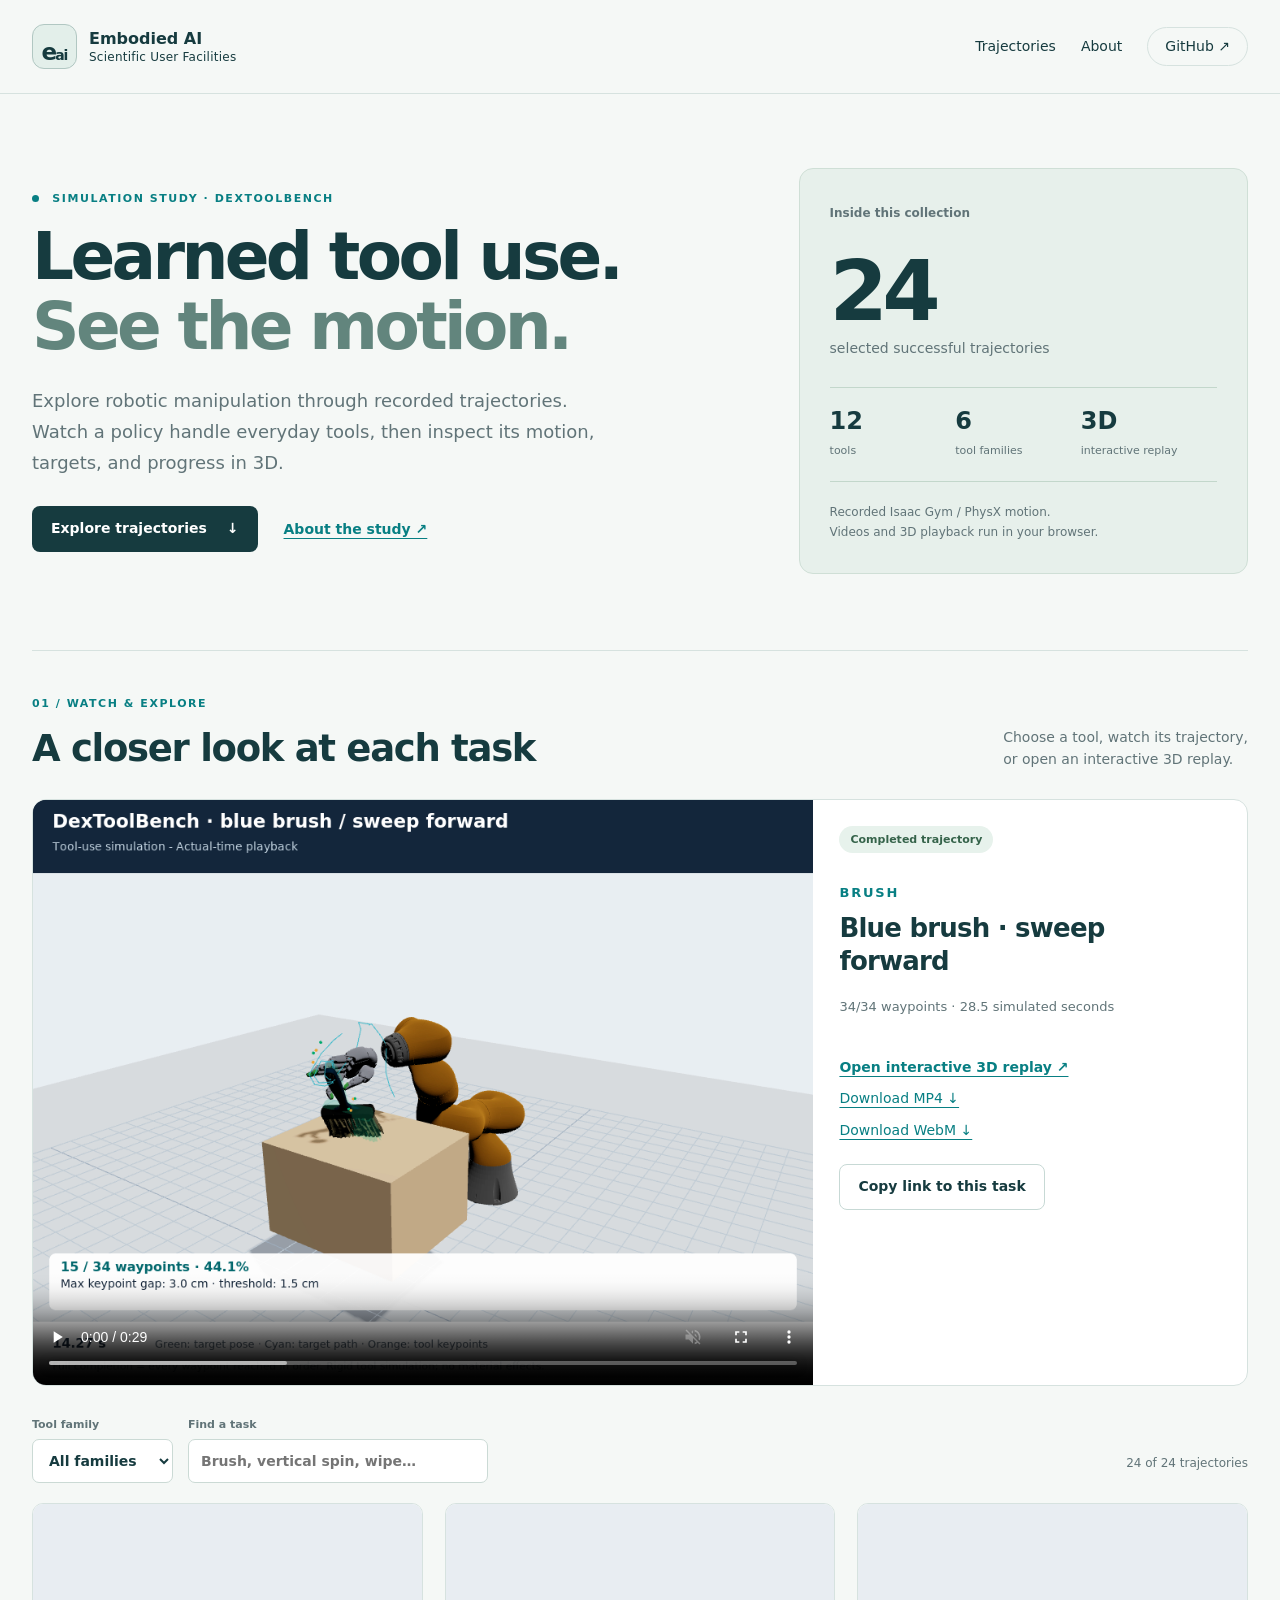
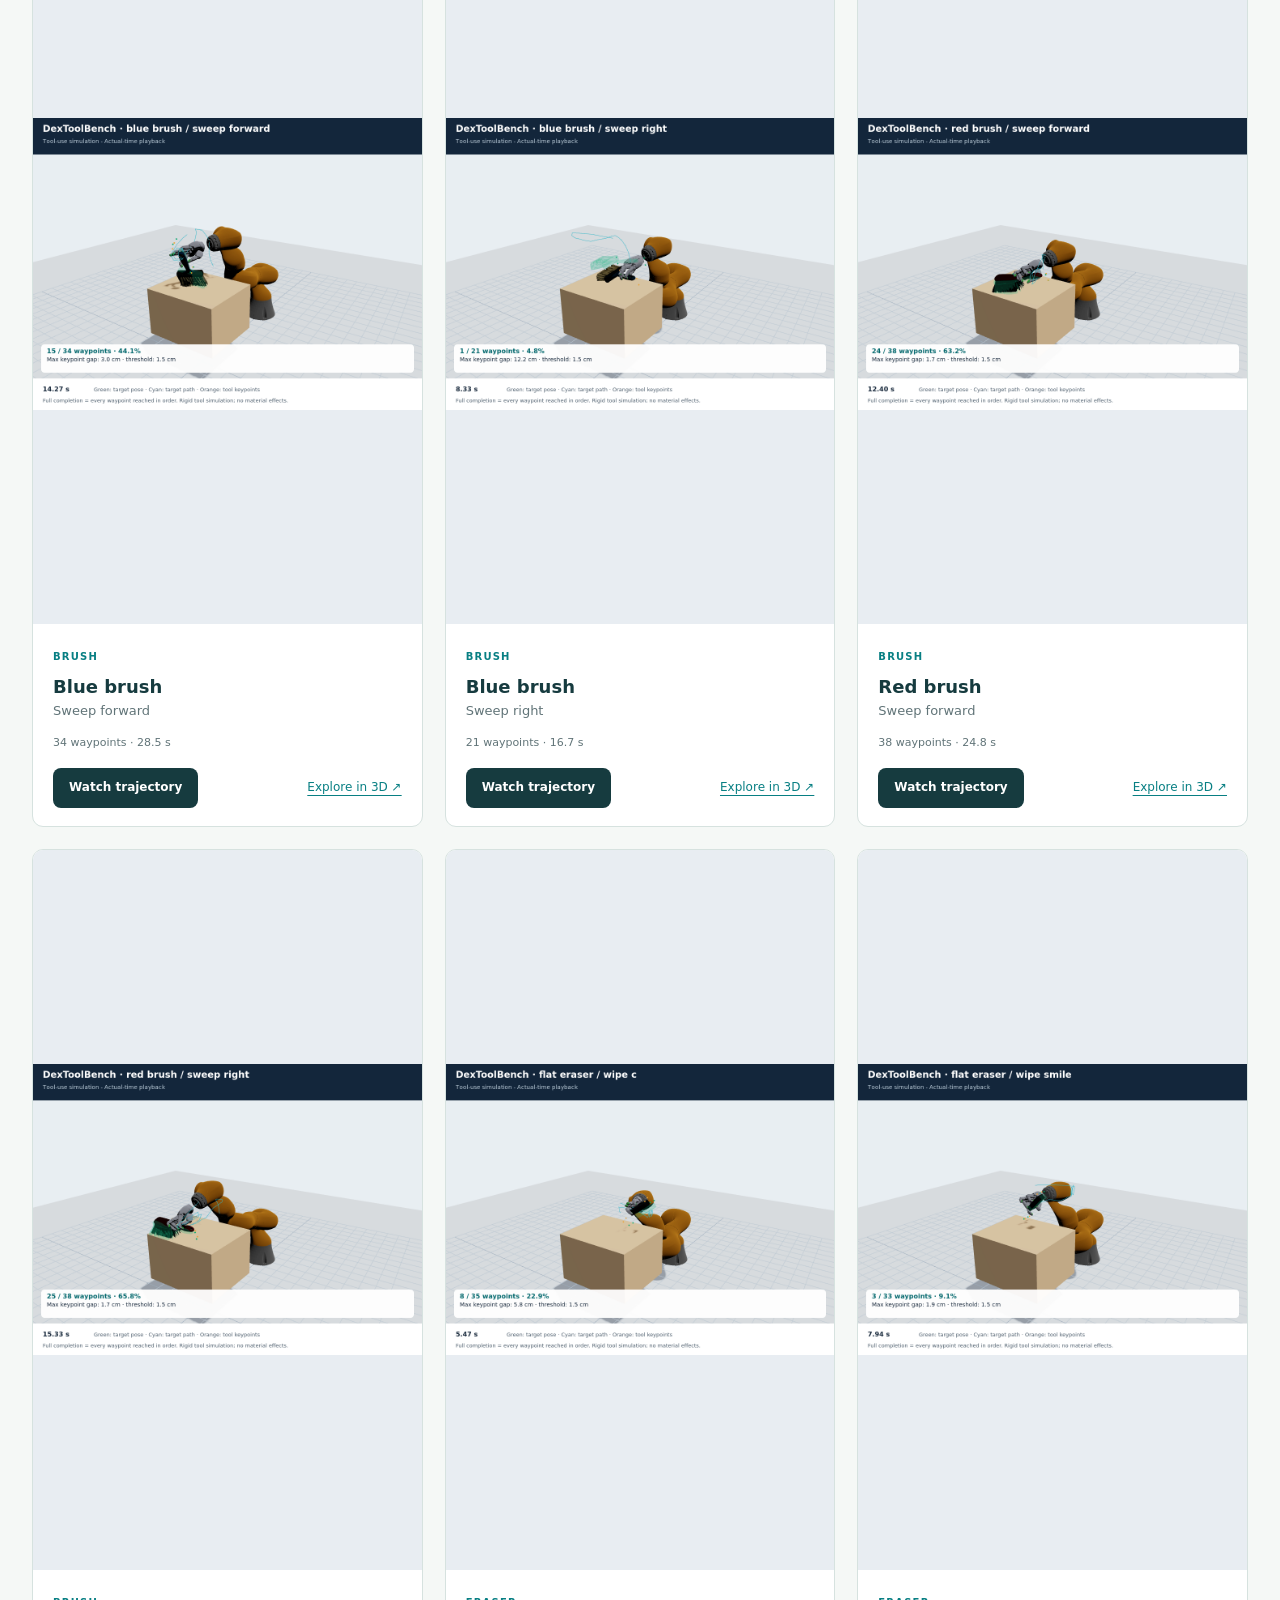
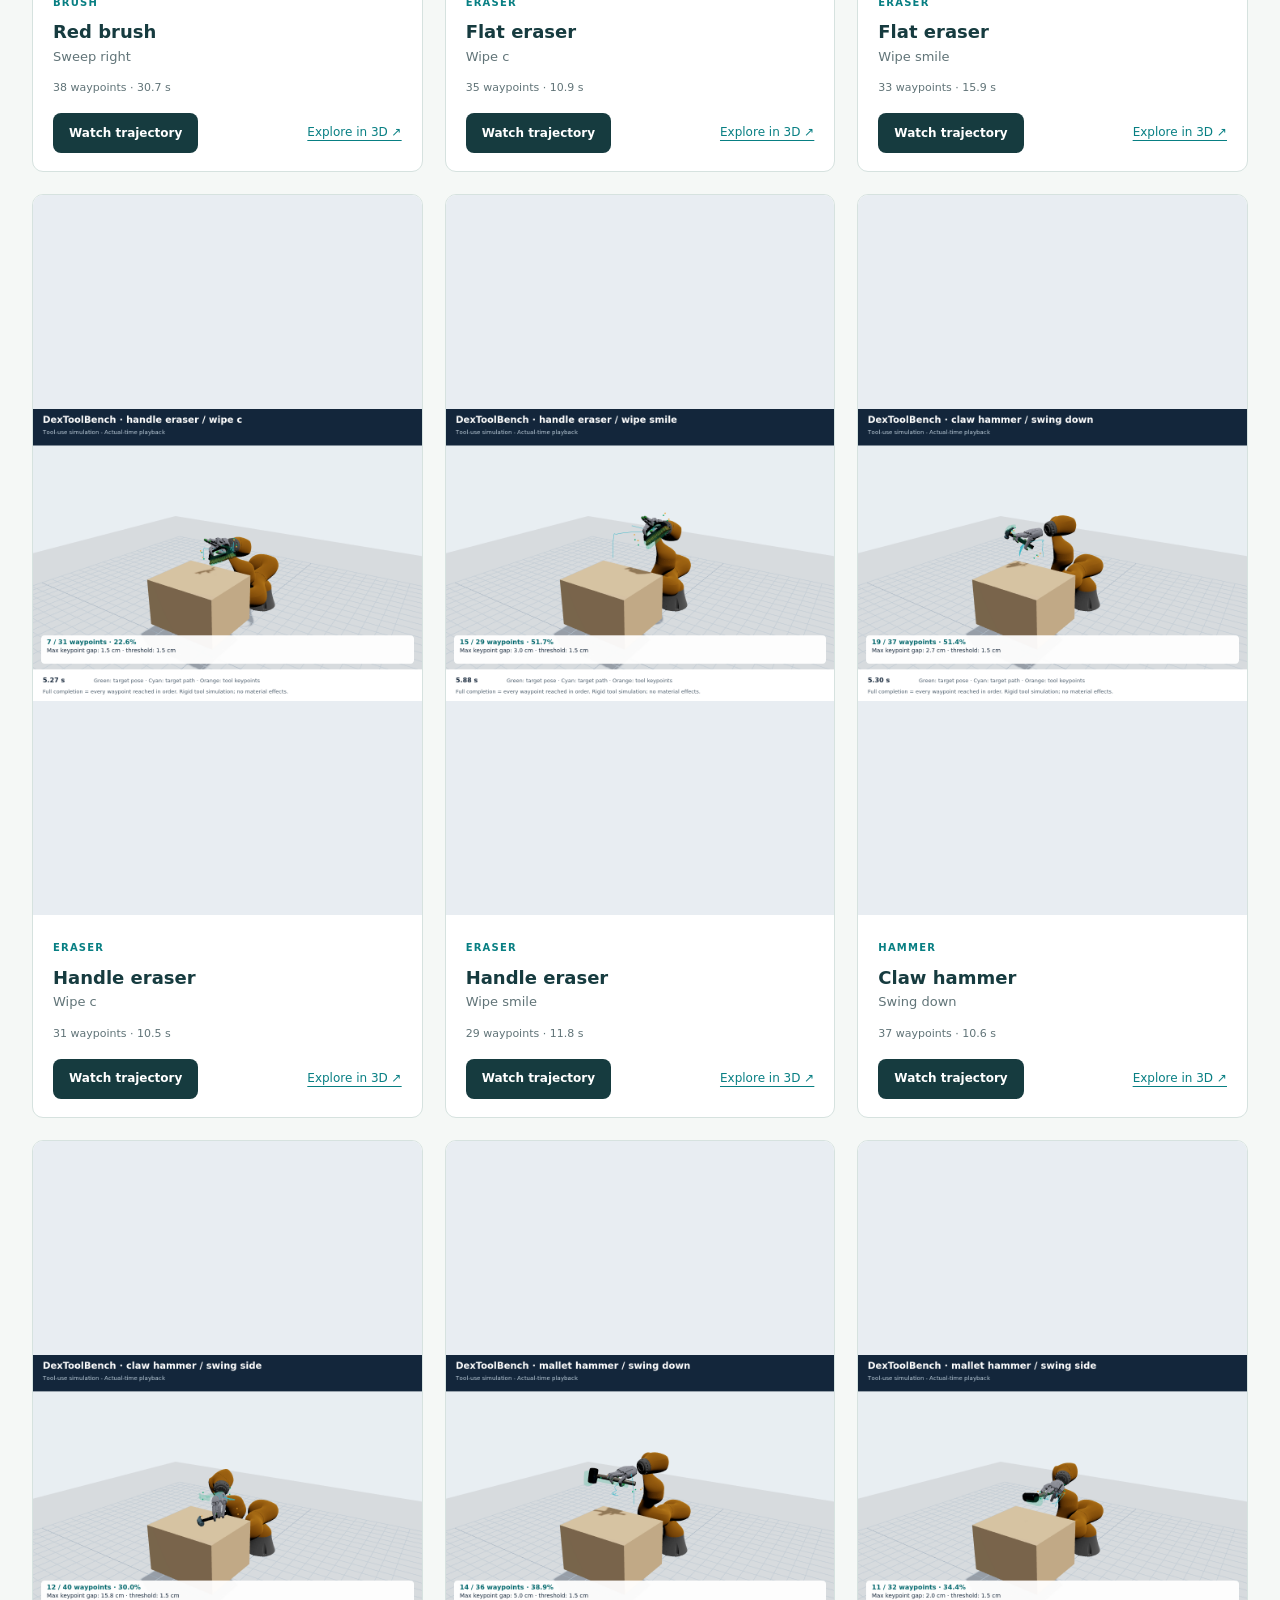
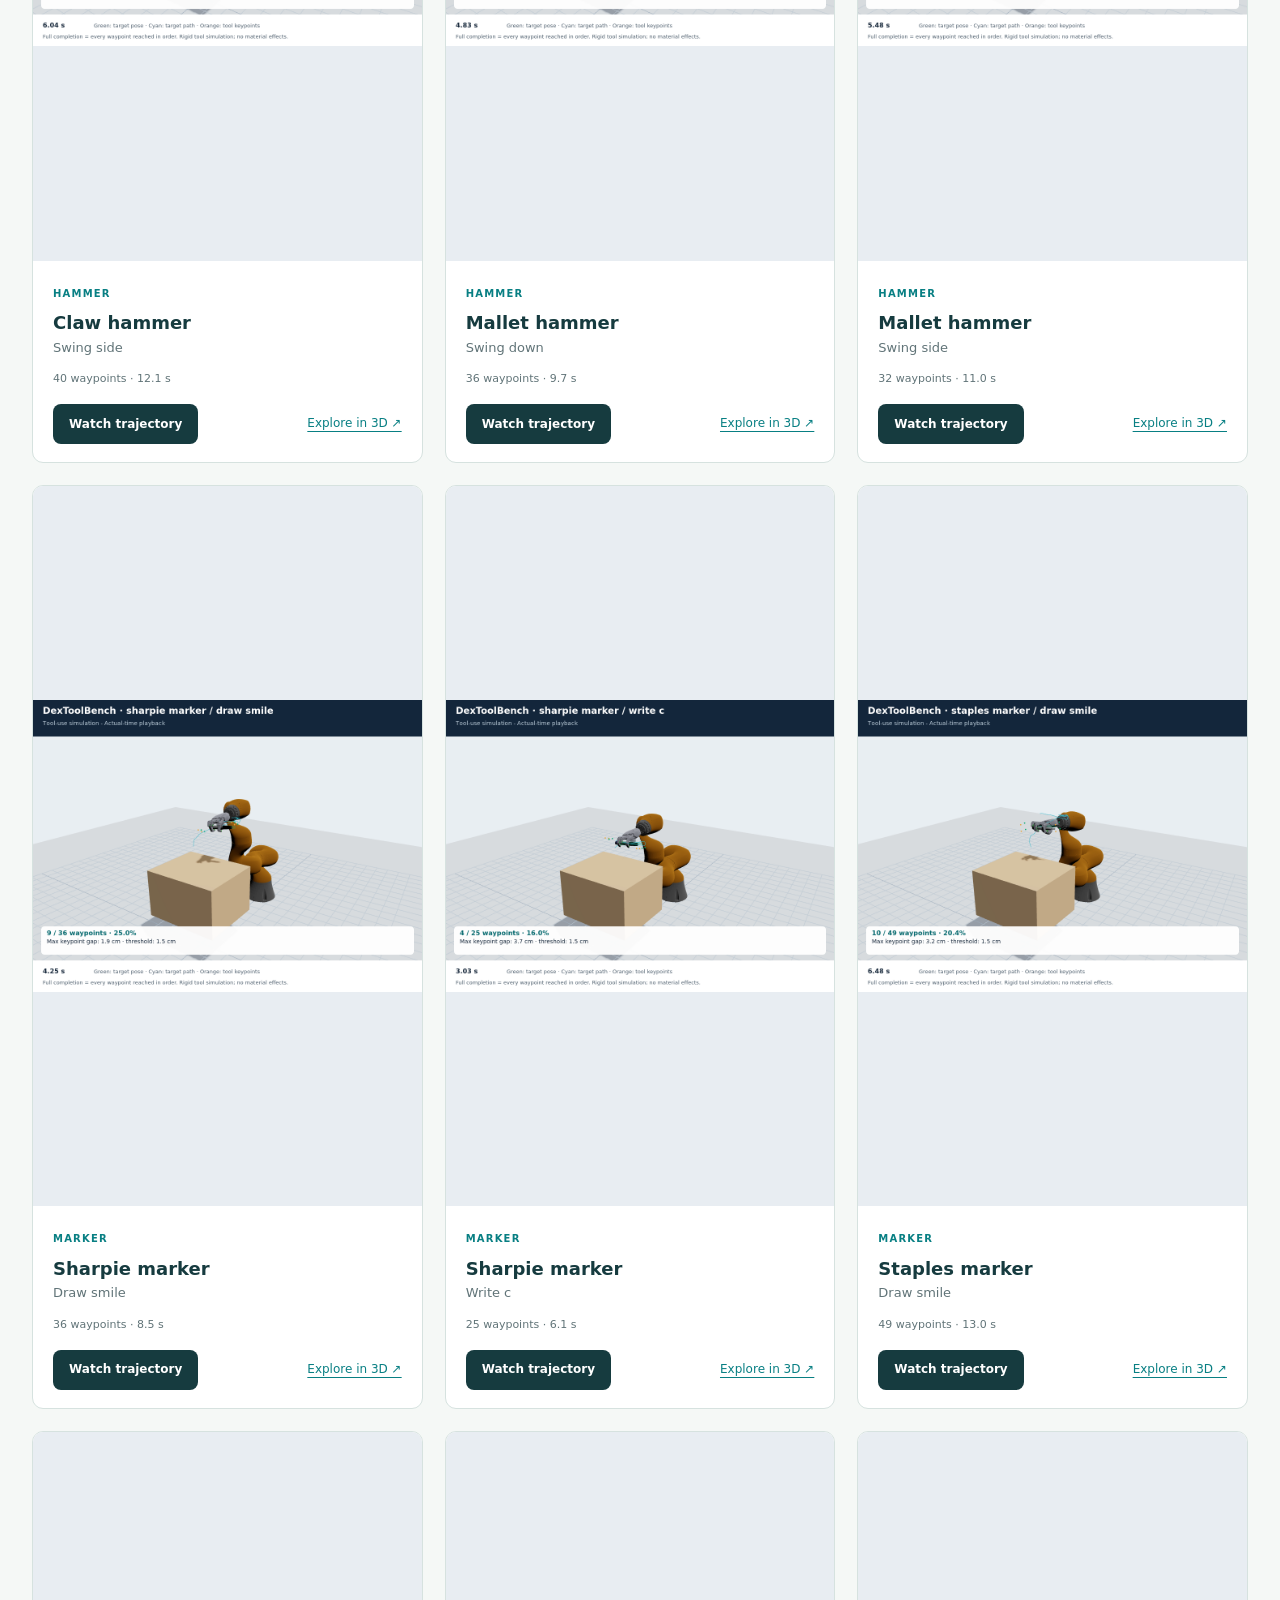
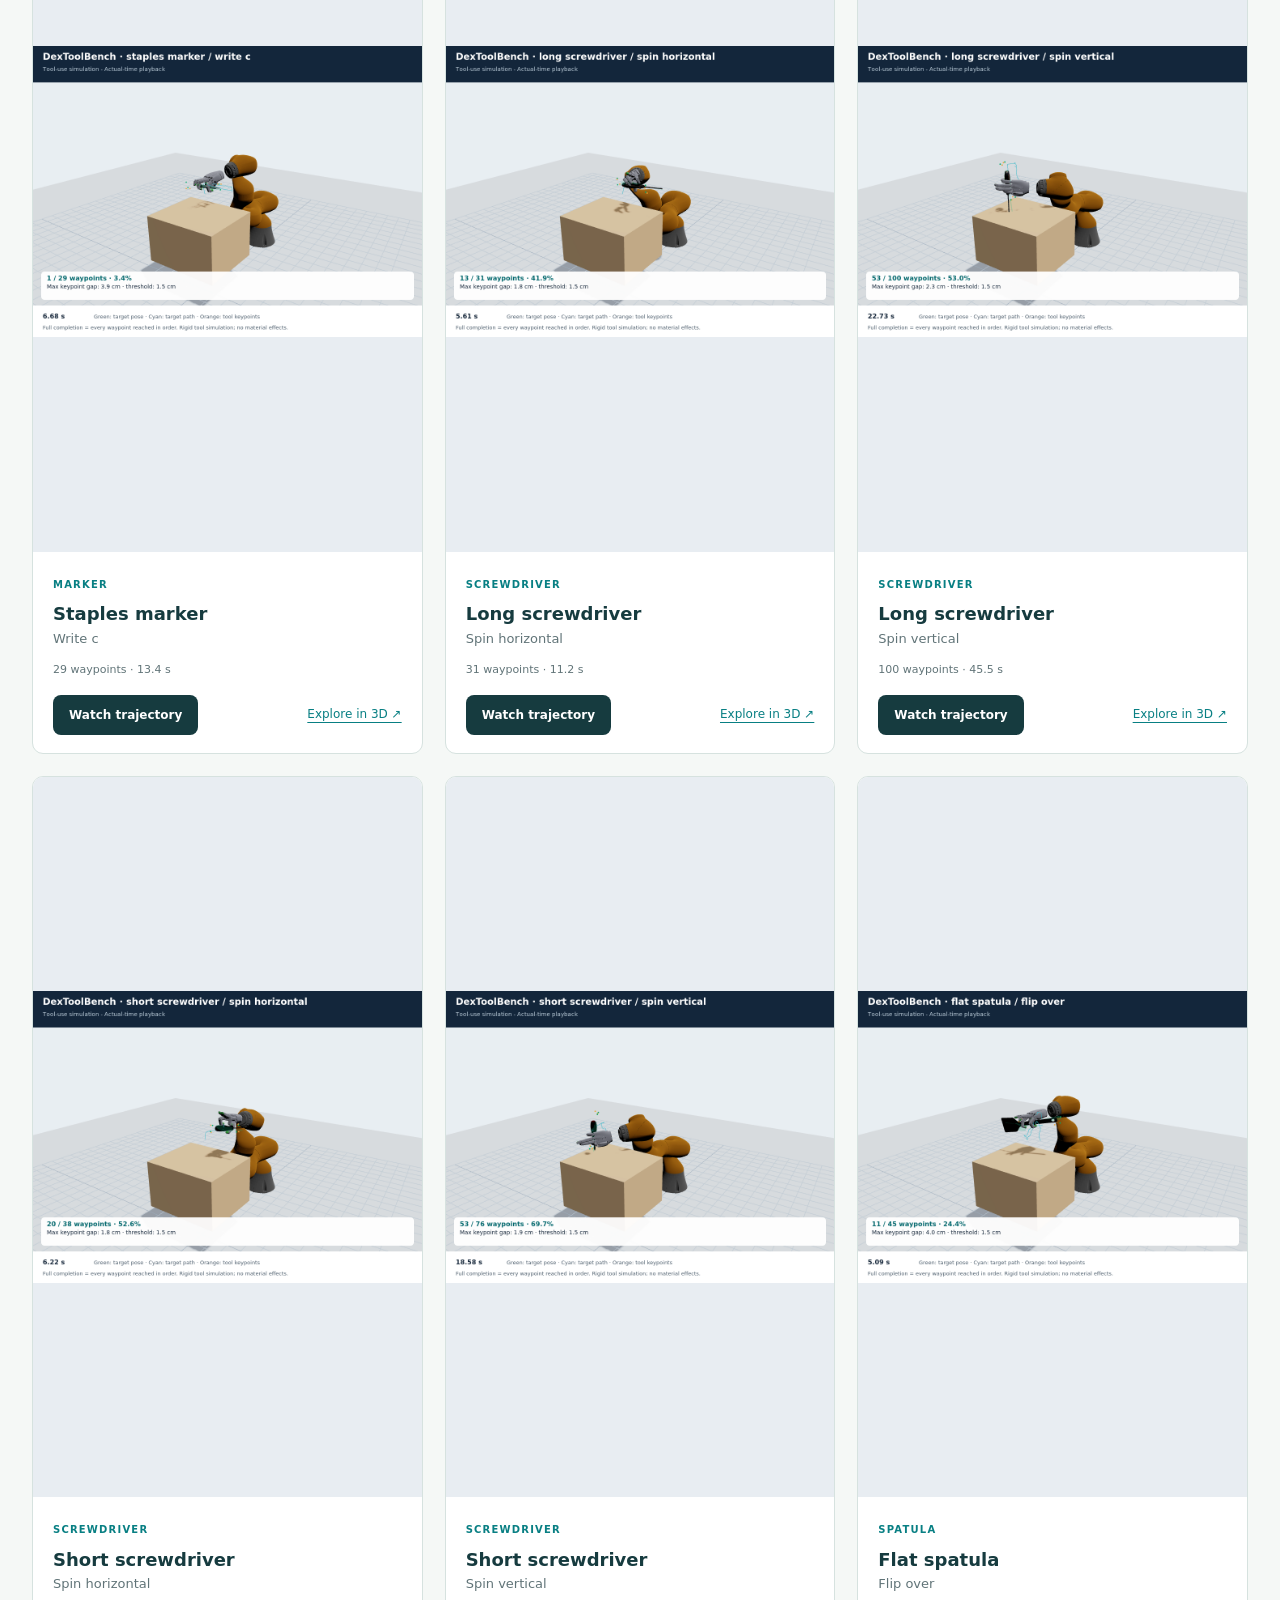
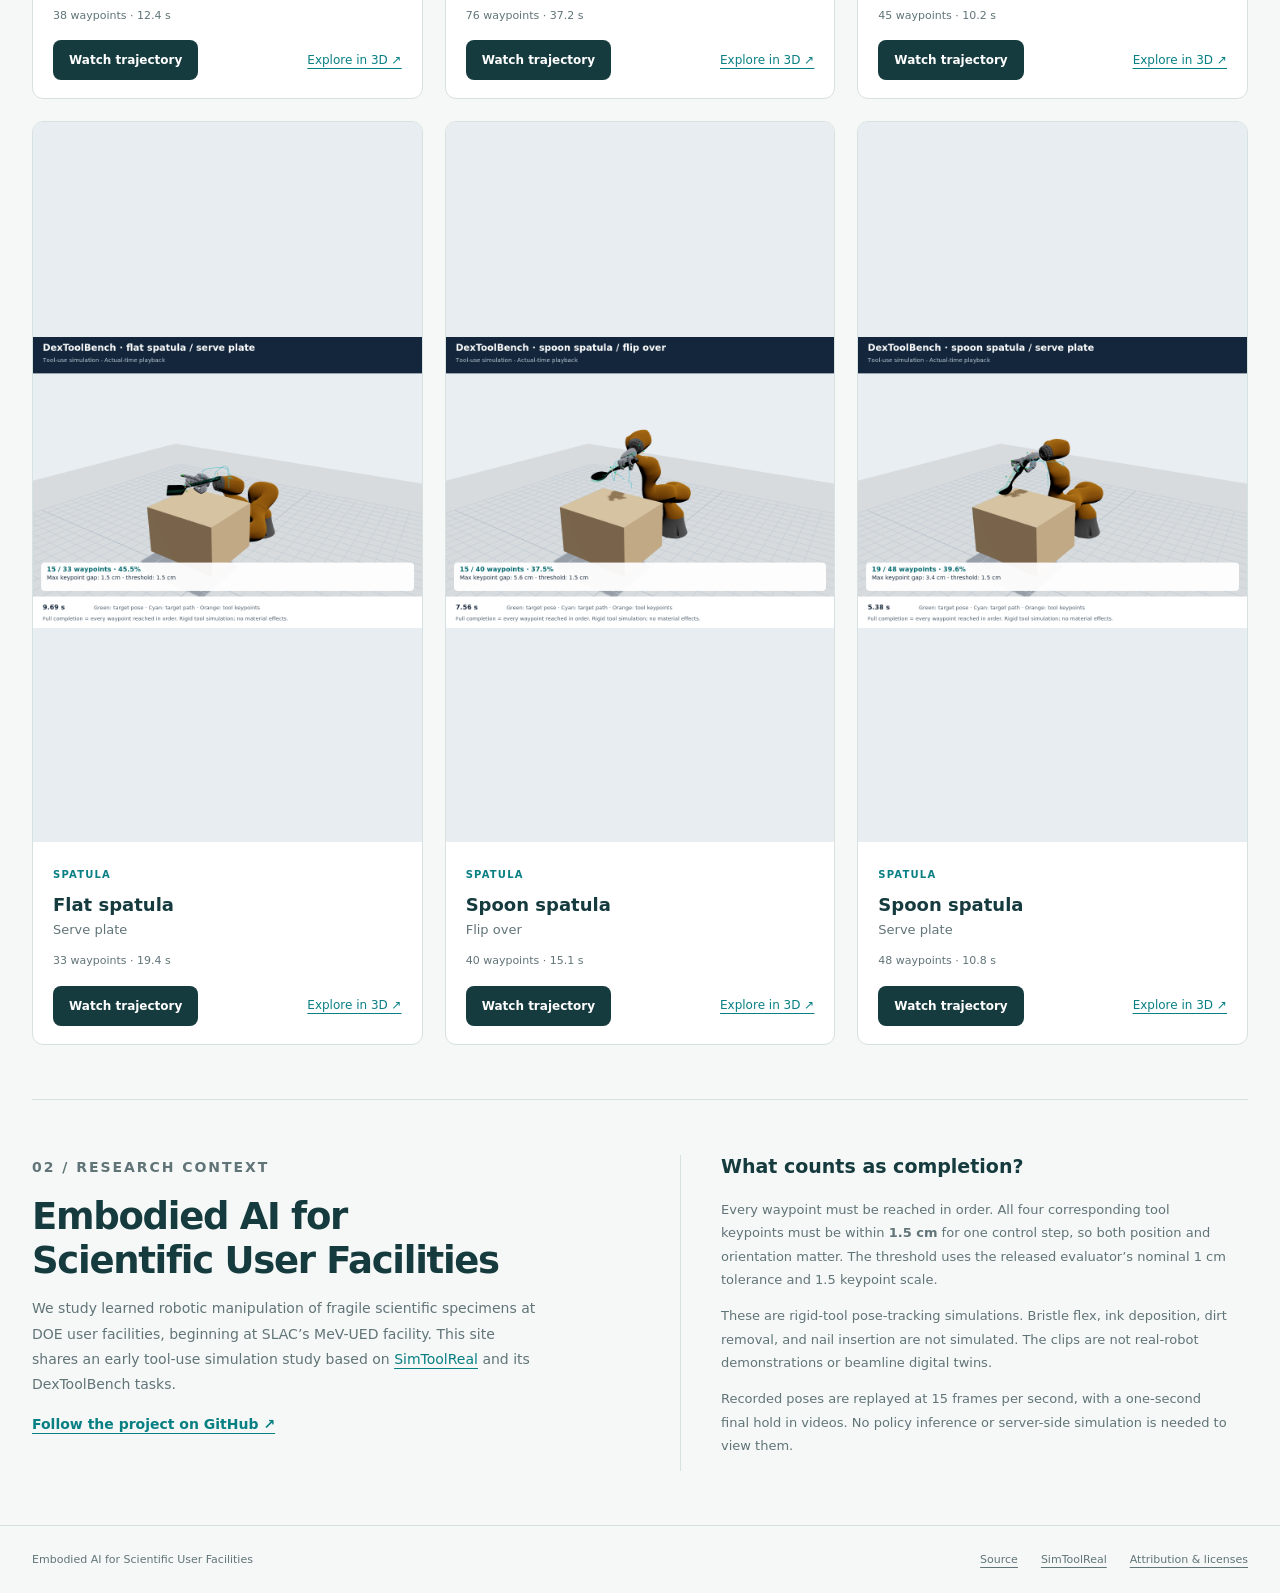
==== docs/index.html @ edc5cc63 "Add public tool-use trajectory gallery with videos and 3D replay" ====
<!doctype html>
<html lang="en">
<head>
  <meta charset="utf-8">
  <meta name="viewport" content="width=device-width, initial-scale=1">
  <meta name="description" content="Explore 24 recorded robotic tool-use trajectories, interactive 3D replays from Embodied AI for Scientific User Facilities.">
  <meta name="theme-color" content="#123e42">
  <meta property="og:type" content="website">
  <meta property="og:title" content="Robotic tool-use trajectories · Embodied AI">
  <meta property="og:description" content="Watch 24 selected successful tool-use trajectories and explore the recorded motion in 3D.">
  <meta property="og:url" content="https://fuhaoji.github.io/embodied-ai-suf/">
  <meta property="og:image" content="https://fuhaoji.github.io/embodied-ai-suf/media/posters/brush__blue_brush__sweep_right.png">
  <meta property="og:image:alt" content="Simulated robot holding a brush above a table">
  <title>Tool-use trajectories · Embodied AI for Scientific User Facilities</title>
  <link rel="icon" href="favicon.svg" type="image/svg+xml">
  <link rel="stylesheet" href="style.css">
  <script src="gallery.js" defer></script>
</head>
<body>
<a class="skip" href="#trajectories">Skip to trajectories</a>
<header class="site-header">
  <a class="brand" href="./"><span class="brand-mark" aria-hidden="true">e<span>ai</span></span><span>Embodied AI<span class="brand-sub">Scientific User Facilities</span></span></a>
  <nav aria-label="Main navigation"><a href="#trajectories">Trajectories</a><a href="#about">About</a><a class="repo-link" href="https://github.com/fuhaoji/embodied-ai-suf">GitHub ↗</a></nav>
</header>
<main>
  <section class="hero" aria-labelledby="hero-title">
    <div><p class="eyebrow"><span class="live-dot"></span> Simulation study · DexToolBench</p>
    <h1 id="hero-title">Learned tool use.<br><span>See the motion.</span></h1>
    <p class="hero-copy">Explore robotic manipulation through recorded trajectories. Watch a policy handle everyday tools, then inspect its motion, targets, and progress in 3D.</p>
    <div class="hero-actions"><a class="button primary" href="#trajectories">Explore trajectories <span aria-hidden="true">↓</span></a><a class="text-link" href="#about">About the study ↗</a></div></div>
    <aside class="study-card" aria-label="Collection overview"><span class="small-label">Inside this collection</span><div class="study-number">24<span>selected successful trajectories</span></div><div class="study-grid"><div><b>12</b><span>tools</span></div><div><b>6</b><span>tool families</span></div><div><b>3D</b><span>interactive replay</span></div></div><p>Recorded Isaac Gym / PhysX motion.<br>Videos and 3D playback run in your browser.</p></aside>
  </section>

  <section id="trajectories" class="section" aria-labelledby="trajectory-title">
    <div class="section-heading"><div><p class="eyebrow">01 / Watch & explore</p><h2 id="trajectory-title">A closer look at each task</h2></div><p>Choose a tool, watch its trajectory,<br>or open an interactive 3D replay.</p></div>
    <p id="error" class="error" role="alert"></p>
    <section id="player" class="player" aria-labelledby="player-title" hidden>
      <div class="video-wrap"><video controls playsinline muted preload="metadata" aria-label="Selected robotic tool-use trajectory"></video></div>
      <div class="player-details"><span class="pill">Completed trajectory</span><p id="player-category" class="eyebrow"></p><h3 id="player-title"></h3><p id="player-meta" class="muted"></p><p id="loading" class="muted" role="status" aria-live="polite"></p><button id="manual-play" class="button primary" hidden>Play video</button><div id="player-links" class="player-links"></div><button id="copy-link" class="button secondary" type="button">Copy link to this task</button><label id="share-fallback" hidden>Share this task<input id="share-url" readonly aria-label="Task share link"></label><p id="copy-status" class="muted" role="status" aria-live="polite"></p></div>
    </section>
    <div class="toolbar"><div class="filters"><label>Tool family<select id="filter"><option value="all">All families</option></select></label><label class="search-label">Find a task<input id="search" type="search" placeholder="Brush, vertical spin, wipe…"></label></div><p id="counter" role="status" aria-live="polite">Loading collection…</p></div>
    <div id="cards" class="cards"></div><p id="empty" class="empty" hidden>No matching tasks. Try another tool or motion.</p>

  </section>

  <section id="about" class="section about" aria-labelledby="about-title"><div><p class="eyebrow">02 / Research context</p><h2 id="about-title">Embodied AI for<br>Scientific User Facilities</h2><p>We study learned robotic manipulation of fragile scientific specimens at DOE user facilities, beginning at SLAC’s MeV-UED facility. This site shares an early tool-use simulation study based on <a href="https://simtoolreal.github.io/">SimToolReal</a> and its DexToolBench tasks.</p><a class="text-link" href="https://github.com/fuhaoji/embodied-ai-suf">Follow the project on GitHub ↗</a></div><div class="method-card"><h3>What counts as completion?</h3><p>Every waypoint must be reached in order. All four corresponding tool keypoints must be within <b>1.5 cm</b> for one control step, so both position and orientation matter. The threshold uses the released evaluator’s nominal 1 cm tolerance and 1.5 keypoint scale.</p><p>These are rigid-tool pose-tracking simulations. Bristle flex, ink deposition, dirt removal, and nail insertion are not simulated. The clips are not real-robot demonstrations or beamline digital twins.</p><p>Recorded poses are replayed at 15 frames per second, with a one-second final hold in videos. No policy inference or server-side simulation is needed to view them.</p></div></section>
</main>
<footer><span>Embodied AI for Scientific User Facilities</span><div><a href="https://github.com/fuhaoji/embodied-ai-suf">Source</a><a href="https://simtoolreal.github.io/">SimToolReal</a><a href="notices.html">Attribution & licenses</a></div></footer>
<noscript><p class="noscript">Enable JavaScript to browse the trajectory collection and interactive replays.</p></noscript>
</body></html>
---- docs/style.css ----
:root{--ink:#163b3f;--muted:#617478;--teal:#087f83;--line:#d6e2df;--paper:#f5f8f6;--white:#fff;--radius:14px;scroll-behavior:smooth;font:16px/1.6 system-ui,-apple-system,BlinkMacSystemFont,"Segoe UI",sans-serif;color:var(--ink);background:var(--paper)}
*{box-sizing:border-box}body{margin:0}a{color:var(--teal);text-underline-offset:4px}button,input,select{font:inherit}button,a,input,select{-webkit-tap-highlight-color:transparent}button:focus-visible,a:focus-visible,input:focus-visible,select:focus-visible{outline:3px solid #d89942;outline-offset:4px}button{cursor:pointer}img{max-width:100%}[hidden]{display:none!important}.skip{position:absolute;top:-80px;left:20px;z-index:20;background:white;padding:12px}.skip:focus{top:12px}.site-header{max-width:1280px;margin:auto;padding:24px 32px;display:flex;align-items:center;justify-content:space-between;border-bottom:1px solid var(--line);gap:24px}.brand{display:flex;align-items:center;gap:12px;text-decoration:none;color:var(--ink);font-weight:750;line-height:1.35}.brand-mark{display:grid;place-content:center;border:1px solid #b1c7c2;border-radius:12px;width:45px;height:45px;line-height:1;font-size:23px;letter-spacing:-2px;background:#e3efea;white-space:nowrap;display:block;text-align:center;padding-top:11px}.brand-mark span{font-size:14px;letter-spacing:-1px}.brand-sub{display:block;font-weight:450;font-size:12px;letter-spacing:.02em}.site-header nav{display:flex;align-items:center;gap:25px;font-size:14px}.site-header nav a{color:var(--ink);text-decoration:none}.site-header nav a:hover{text-decoration:underline}.repo-link{border:1px solid var(--line);border-radius:99px;padding:7px 17px}main{max-width:1280px;margin:auto;padding:0 32px}.hero{display:grid;grid-template-columns:1.55fr 1fr;gap:70px;align-items:center;padding:74px 0 76px}.eyebrow{font-size:11px;letter-spacing:.14em;text-transform:uppercase;font-weight:750;color:var(--teal);margin:0 0 15px}.live-dot{display:inline-block;width:7px;height:7px;border-radius:50%;background:var(--teal);margin-right:8px}h1{font-size:clamp(40px,5.2vw,66px);line-height:1.06;letter-spacing:-.055em;margin:0 0 24px;font-weight:650}h1 span{color:#62857d}h2{font-size:clamp(27px,3vw,37px);line-height:1.18;letter-spacing:-.035em;font-weight:630;margin:0}h3{line-height:1.25}.hero-copy{max-width:580px;font-size:18px;color:var(--muted);line-height:1.7}.hero-actions{display:flex;align-items:center;gap:26px;flex-wrap:wrap;margin-top:28px}.button{display:inline-flex;align-items:center;justify-content:center;gap:20px;border-radius:8px;padding:12px 18px;text-decoration:none;border:1px solid transparent;font-size:14px;font-weight:650;min-height:44px;line-height:1.4}.primary{background:var(--ink);color:white}.primary:hover{background:var(--teal)}.secondary{background:white;color:var(--ink);border-color:#c7d9d5}.text-link{font-size:14px;font-weight:600}.study-card{background:#e7f0eb;border:1px solid #cfdfd6;padding:30px;border-radius:var(--radius);position:relative}.small-label{font-size:12px;color:var(--muted);font-weight:600}.study-number{font-size:84px;letter-spacing:-.07em;line-height:1.1;margin:20px 0 28px;font-weight:570}.study-number span{display:block;font-size:14px;letter-spacing:0;line-height:1.6;font-weight:450;color:var(--muted)}.study-grid{display:grid;grid-template-columns:1fr 1fr 1.2fr;border-top:1px solid #c3d7cb;border-bottom:1px solid #c3d7cb;padding:19px 0;gap:12px}.study-grid b{display:block;font-size:24px;line-height:1.2;font-weight:620}.study-grid span{font-size:11px;color:var(--muted)}.study-card p{font-size:12px;color:var(--muted);line-height:1.7;margin:20px 0 0}.section{padding:44px 0 54px;border-top:1px solid var(--line);scroll-margin-top:20px}.section-heading{display:flex;align-items:end;justify-content:space-between;gap:32px;margin-bottom:28px}.section-heading>p{color:var(--muted);font-size:14px;margin:0}.player{display:grid;grid-template-columns:minmax(0,1.8fr) minmax(260px,1fr);border:1px solid var(--line);background:var(--white);border-radius:var(--radius);overflow:hidden;scroll-margin-top:20px}.video-wrap{background:#14263a;display:flex;align-items:center;min-width:0}.video-wrap video{display:block;width:100%;aspect-ratio:4/3;max-height:670px}.player-details{padding:26px;display:flex;flex-direction:column;align-items:start}.pill{display:inline-block;border-radius:99px;background:#e7f2ec;color:#35634a;padding:5px 11px;font-size:11px;font-weight:650;margin-bottom:22px}.player-details h3{font-size:26px;letter-spacing:-.03em;margin:0 0 12px}.player-details .eyebrow{margin-bottom:8px}.player-details p{font-size:13px;margin:8px 0}.muted{color:var(--muted)}.player-links{display:flex;flex-direction:column;gap:9px;margin:14px 0 23px;font-size:14px}.player-links a:first-child{font-weight:650}.player-note{border-top:1px solid var(--line);padding-top:14px;color:var(--muted);margin-top:auto!important;font-size:11px!important}.toolbar{display:flex;align-items:end;justify-content:space-between;gap:22px;margin:30px 0 20px}.filters{display:flex;gap:15px}.filters label{font-size:11px;color:var(--muted);font-weight:600;display:grid;gap:5px}input,select{border:1px solid #cbdad5;background:white;color:var(--ink);padding:10px 12px;border-radius:7px;min-height:44px;font-size:14px;max-width:100%}.search-label input{width:300px}#counter{font-size:12px;color:var(--muted);margin:0 0 10px}.cards{display:grid;grid-template-columns:repeat(3,minmax(0,1fr));gap:22px}.card{border:1px solid var(--line);border-radius:11px;overflow:hidden;background:white;transition:box-shadow .18s,border-color .18s}.card:hover{box-shadow:0 8px 25px #153b3f0d;border-color:#9bbeb1}.card-image{display:block;width:100%;aspect-ratio:4/3;object-fit:contain;background:#e8edf2}.card-content{padding:18px 20px}.category{font-size:10px;color:var(--teal);text-transform:uppercase;letter-spacing:.12em;font-weight:700}.card h3{font-size:18px;margin:8px 0 3px;font-weight:650}.task-name{font-size:13px;color:var(--muted);margin:0 0 12px}.task-meta{font-size:11px;color:var(--muted);margin:8px 0}.card-actions{display:flex;align-items:center;justify-content:space-between;margin-top:16px;gap:15px}.card-actions .button{padding:8px 15px;min-height:40px;font-size:12px}.card-actions a{font-size:12px}.collection-note{padding:23px 25px;background:#eaf0ed;border-radius:10px;margin-top:26px;font-size:13px}.collection-note p{margin:7px 0 0;color:#536c65}.about{display:grid;grid-template-columns:1fr 1fr;gap:80px;padding-top:55px}.about p{color:var(--muted);font-size:14px;line-height:1.8}.about>div>p:not(.eyebrow){max-width:510px}.method-card{border-left:1px solid var(--line);padding-left:40px}.method-card h3{font-size:19px;margin-top:0}.method-card p{font-size:13px}.error{color:#9b432d;font-size:14px}.error:empty{display:none}.empty{padding:40px;text-align:center;color:var(--muted)}footer{max-width:1280px;margin:0 auto;padding:25px 32px;border-top:1px solid var(--line);display:flex;justify-content:space-between;gap:20px;color:var(--muted);font-size:11px}footer div{display:flex;gap:23px}footer a{color:var(--muted)}.sr-only{position:absolute;width:1px;height:1px;overflow:hidden;clip:rect(0,0,0,0)}.noscript{padding:25px}.replay-back{position:fixed;right:20px;top:20px;z-index:10;color:white;font-size:13px}
@media(max-width:1000px){.hero{gap:35px}.cards{grid-template-columns:repeat(2,minmax(0,1fr))}.site-header nav{gap:16px}.player{grid-template-columns:minmax(0,1.4fr) minmax(250px,1fr)}.player-details{padding:20px}.player-details h3{font-size:22px}.about{gap:35px}}
@media(max-width:700px){.site-header{padding:18px 20px;align-items:start}.site-header nav{gap:14px;font-size:12px}.site-header nav a[href="#about"]{display:none}.repo-link{border:0;padding:0}.brand-sub{font-size:10px}.brand-mark{width:38px;height:38px;padding-top:8px}.brand{font-size:14px}main{padding:0 20px}.hero{grid-template-columns:1fr;padding:44px 0;gap:30px}h1{font-size:48px}.hero-copy{font-size:16px}.study-card{padding:22px}.study-number{font-size:56px;margin:14px 0}.study-grid{padding:13px 0}.study-card p{margin-top:12px}.section-heading{display:block}.section-heading>p{margin-top:15px}.section-heading br{display:none}.player{grid-template-columns:1fr}.player-details{padding:22px}.player-links{flex-direction:row;flex-wrap:wrap;gap:14px}.pill{margin-bottom:12px}.player-details h3{font-size:23px}.player-note{margin-top:12px!important}.toolbar{display:block}.filters{display:grid;grid-template-columns:1fr 1.5fr}.search-label input{width:100%}#counter{margin-top:14px}.cards{gap:14px}.card-content{padding:13px}.card h3{font-size:16px}.card-actions{gap:8px;flex-wrap:wrap}.about{grid-template-columns:1fr;gap:20px}.method-card{border-left:0;border-top:1px solid var(--line);padding:24px 0 0}footer{display:block;padding:22px 20px}footer div{margin-top:12px;gap:20px}.collection-note{padding:18px}.section{padding:35px 0}}
@media(max-width:430px){.site-header .repo-link{display:none}.cards{grid-template-columns:1fr}.hero-actions{gap:18px}h1{font-size:42px}.filters{grid-template-columns:1fr}.study-grid b{font-size:22px}.replay-back{position:static}}
@media(prefers-reduced-motion:reduce){:root{scroll-behavior:auto}*{transition:none!important}}

#share-fallback{display:grid;width:100%;gap:6px;font-size:12px}#share-url{width:100%;min-width:0}
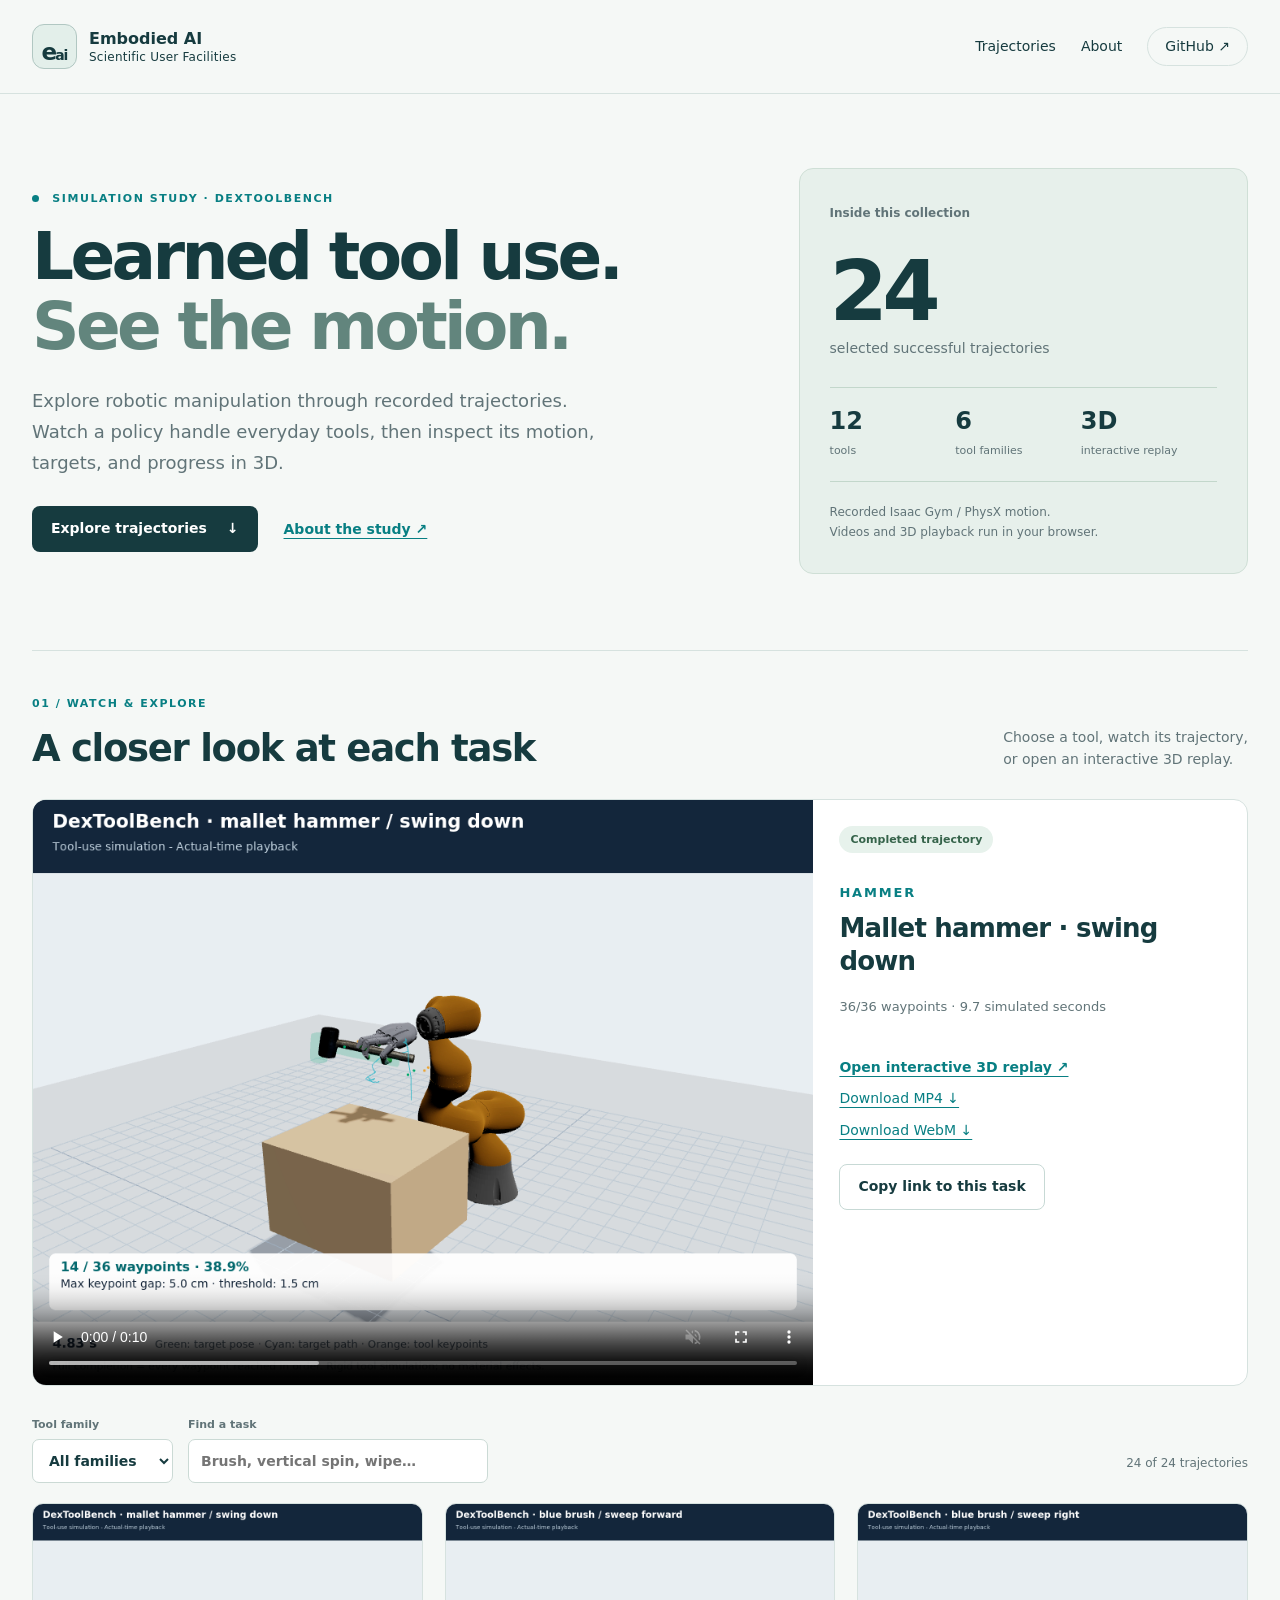
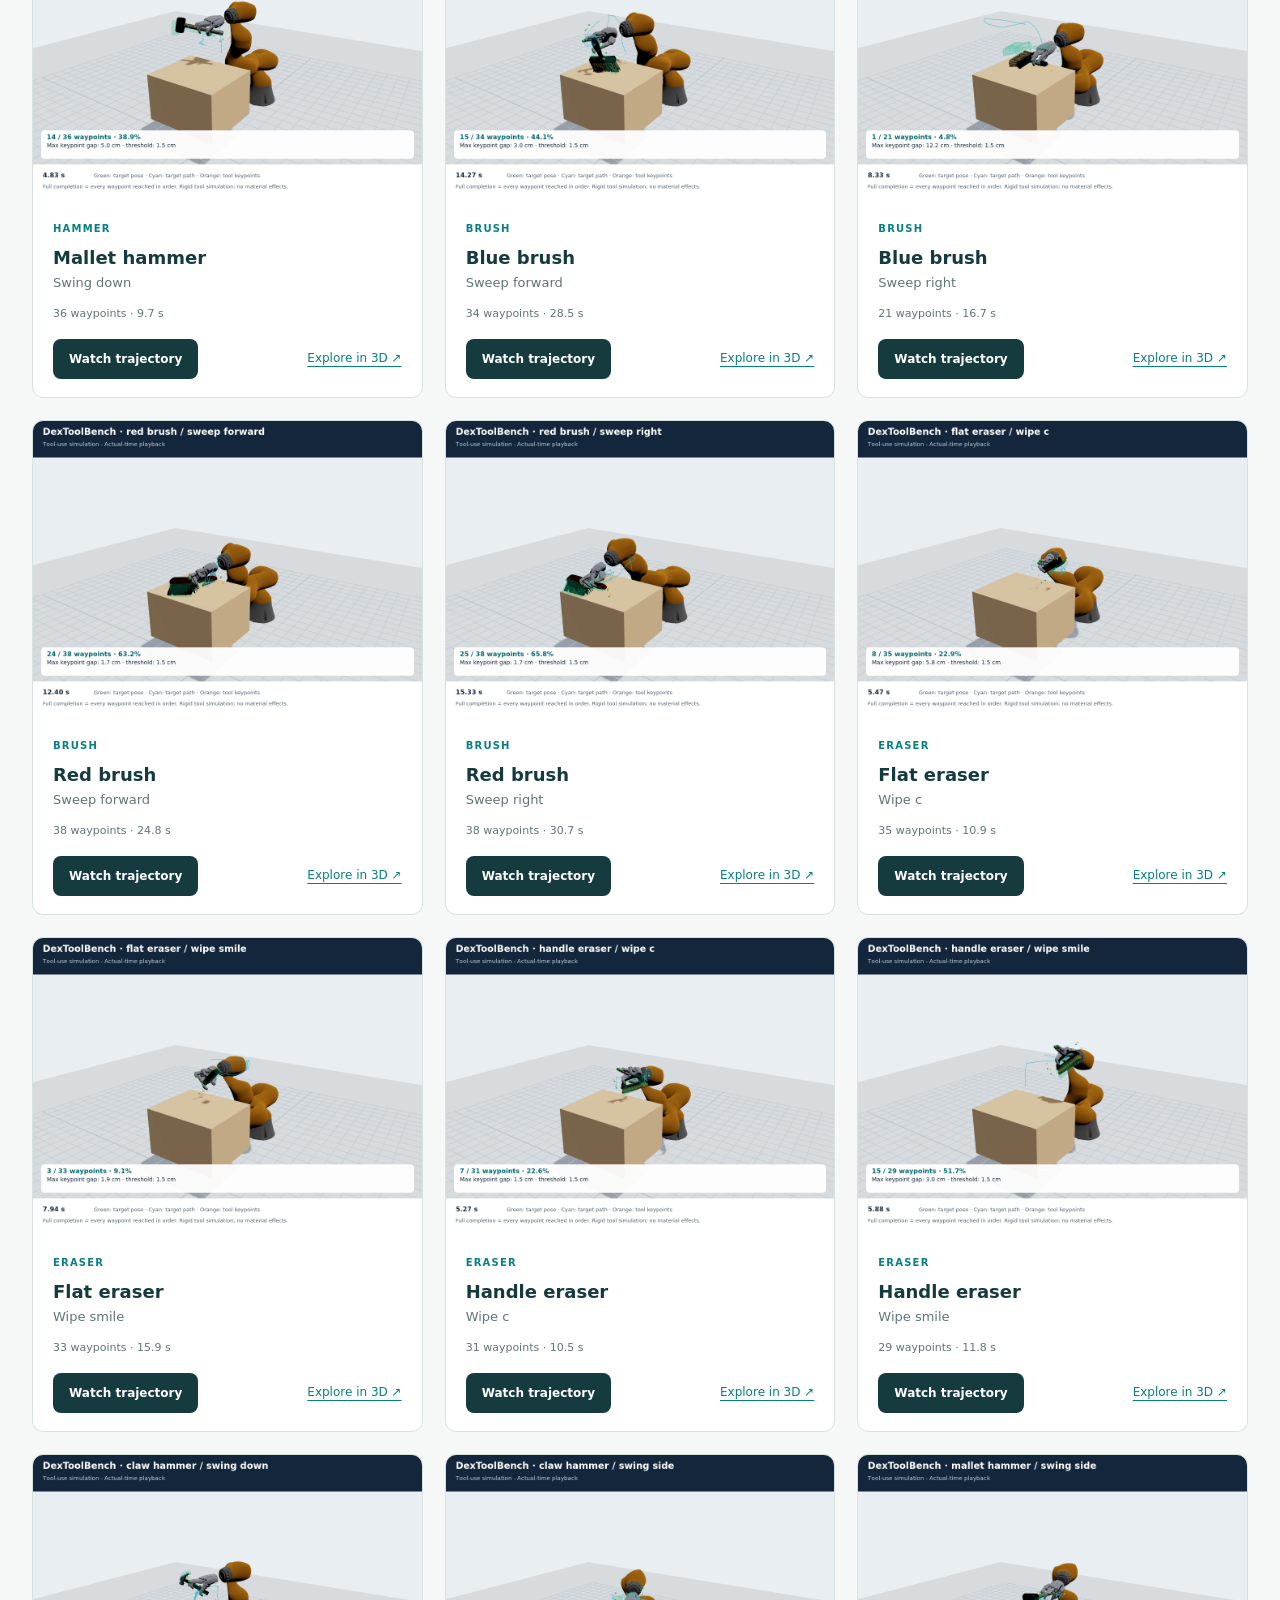
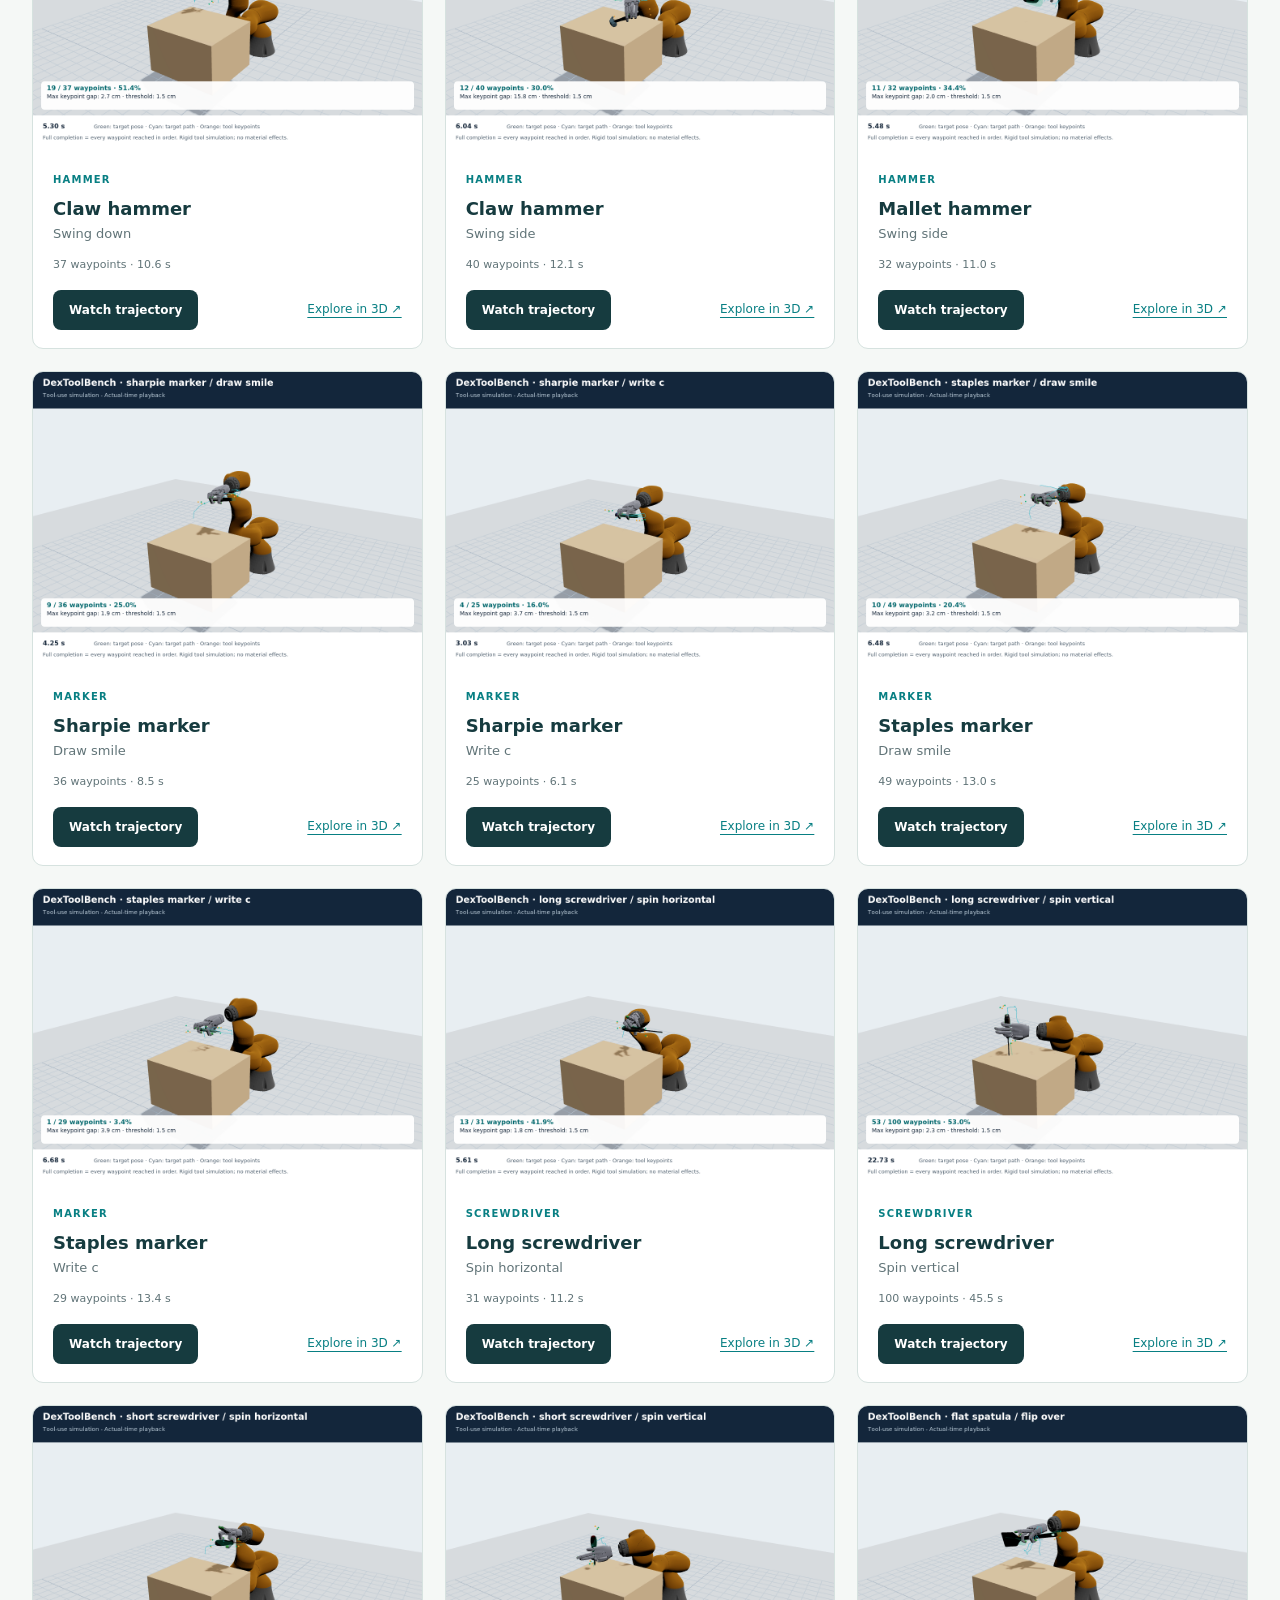
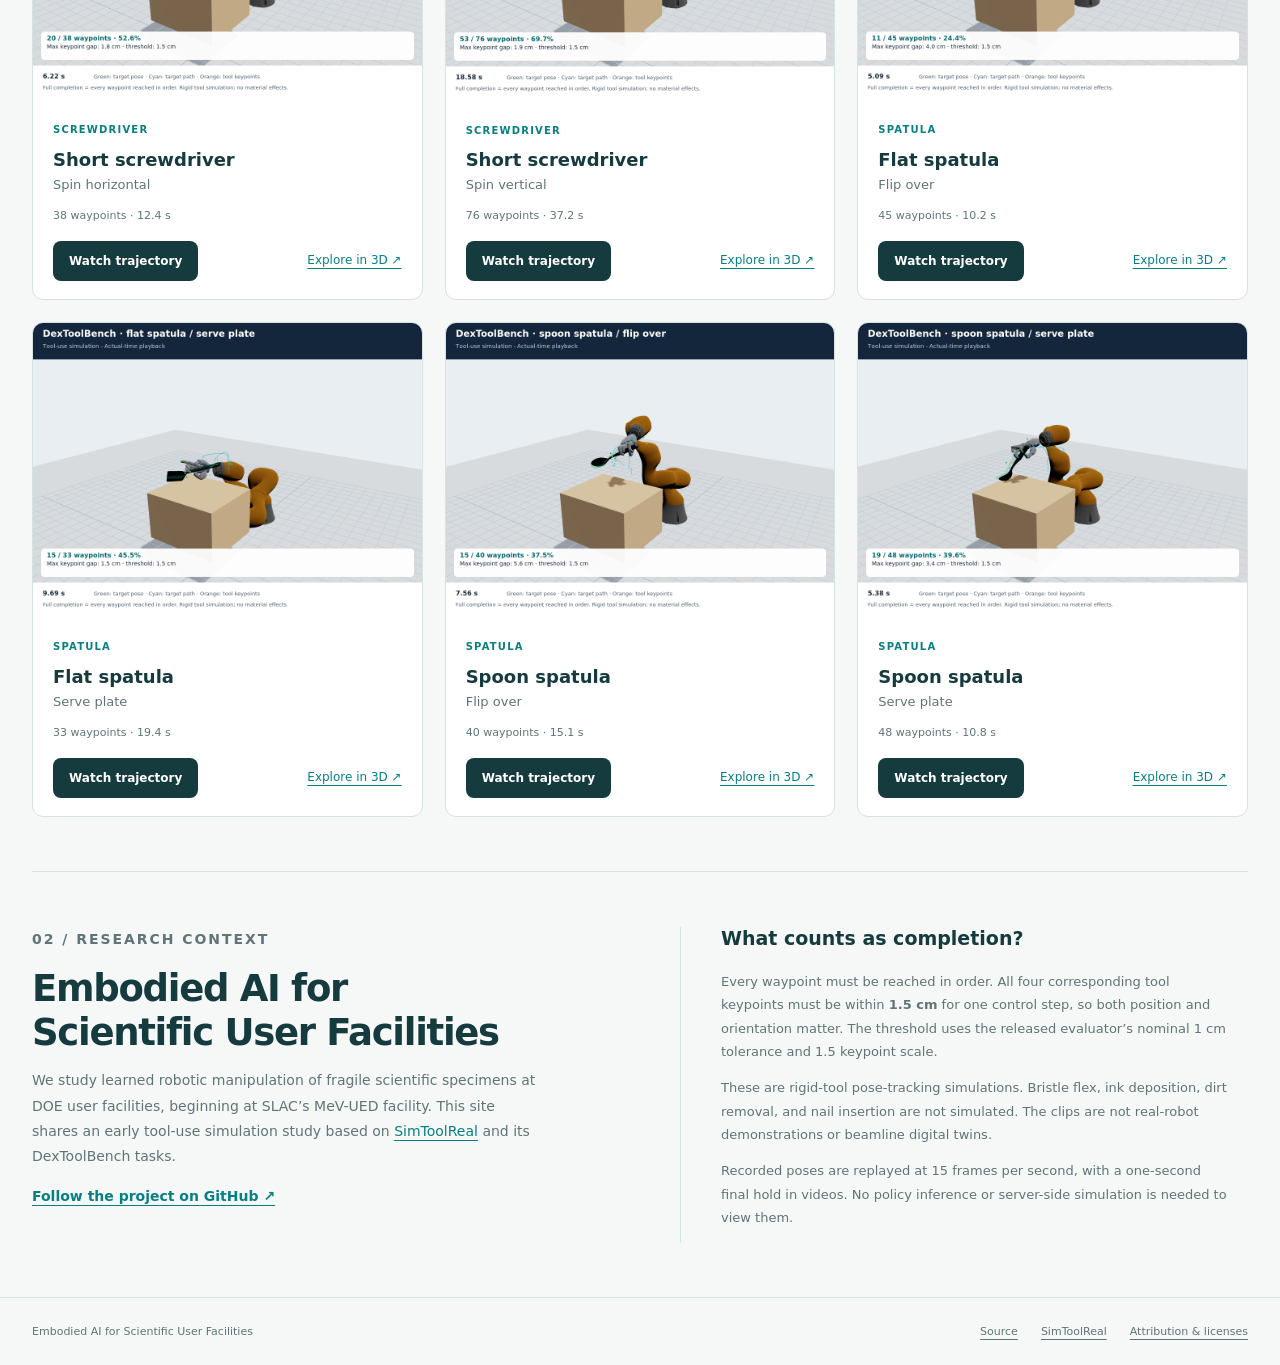
==== commit 6f9163de: "Feature the mallet downward swing as the opening demo" ====
--- a/docs/index.html
+++ b/docs/index.html
@@ -9,8 +9,8 @@
   <meta property="og:title" content="Robotic tool-use trajectories · Embodied AI">
   <meta property="og:description" content="Watch 24 selected successful tool-use trajectories and explore the recorded motion in 3D.">
   <meta property="og:url" content="https://fuhaoji.github.io/embodied-ai-suf/">
-  <meta property="og:image" content="https://fuhaoji.github.io/embodied-ai-suf/media/posters/brush__blue_brush__sweep_right.png">
-  <meta property="og:image:alt" content="Simulated robot holding a brush above a table">
+  <meta property="og:image" content="https://fuhaoji.github.io/embodied-ai-suf/media/posters/hammer__mallet_hammer__swing_down.png">
+  <meta property="og:image:alt" content="Simulated robot swinging a mallet hammer downward">
   <title>Tool-use trajectories · Embodied AI for Scientific User Facilities</title>
   <link rel="icon" href="favicon.svg" type="image/svg+xml">
   <link rel="stylesheet" href="style.css">
--- a/docs/style.css
+++ b/docs/style.css
@@ -1,5 +1,5 @@
 :root{--ink:#163b3f;--muted:#617478;--teal:#087f83;--line:#d6e2df;--paper:#f5f8f6;--white:#fff;--radius:14px;scroll-behavior:smooth;font:16px/1.6 system-ui,-apple-system,BlinkMacSystemFont,"Segoe UI",sans-serif;color:var(--ink);background:var(--paper)}
-*{box-sizing:border-box}body{margin:0}a{color:var(--teal);text-underline-offset:4px}button,input,select{font:inherit}button,a,input,select{-webkit-tap-highlight-color:transparent}button:focus-visible,a:focus-visible,input:focus-visible,select:focus-visible{outline:3px solid #d89942;outline-offset:4px}button{cursor:pointer}img{max-width:100%}[hidden]{display:none!important}.skip{position:absolute;top:-80px;left:20px;z-index:20;background:white;padding:12px}.skip:focus{top:12px}.site-header{max-width:1280px;margin:auto;padding:24px 32px;display:flex;align-items:center;justify-content:space-between;border-bottom:1px solid var(--line);gap:24px}.brand{display:flex;align-items:center;gap:12px;text-decoration:none;color:var(--ink);font-weight:750;line-height:1.35}.brand-mark{display:grid;place-content:center;border:1px solid #b1c7c2;border-radius:12px;width:45px;height:45px;line-height:1;font-size:23px;letter-spacing:-2px;background:#e3efea;white-space:nowrap;display:block;text-align:center;padding-top:11px}.brand-mark span{font-size:14px;letter-spacing:-1px}.brand-sub{display:block;font-weight:450;font-size:12px;letter-spacing:.02em}.site-header nav{display:flex;align-items:center;gap:25px;font-size:14px}.site-header nav a{color:var(--ink);text-decoration:none}.site-header nav a:hover{text-decoration:underline}.repo-link{border:1px solid var(--line);border-radius:99px;padding:7px 17px}main{max-width:1280px;margin:auto;padding:0 32px}.hero{display:grid;grid-template-columns:1.55fr 1fr;gap:70px;align-items:center;padding:74px 0 76px}.eyebrow{font-size:11px;letter-spacing:.14em;text-transform:uppercase;font-weight:750;color:var(--teal);margin:0 0 15px}.live-dot{display:inline-block;width:7px;height:7px;border-radius:50%;background:var(--teal);margin-right:8px}h1{font-size:clamp(40px,5.2vw,66px);line-height:1.06;letter-spacing:-.055em;margin:0 0 24px;font-weight:650}h1 span{color:#62857d}h2{font-size:clamp(27px,3vw,37px);line-height:1.18;letter-spacing:-.035em;font-weight:630;margin:0}h3{line-height:1.25}.hero-copy{max-width:580px;font-size:18px;color:var(--muted);line-height:1.7}.hero-actions{display:flex;align-items:center;gap:26px;flex-wrap:wrap;margin-top:28px}.button{display:inline-flex;align-items:center;justify-content:center;gap:20px;border-radius:8px;padding:12px 18px;text-decoration:none;border:1px solid transparent;font-size:14px;font-weight:650;min-height:44px;line-height:1.4}.primary{background:var(--ink);color:white}.primary:hover{background:var(--teal)}.secondary{background:white;color:var(--ink);border-color:#c7d9d5}.text-link{font-size:14px;font-weight:600}.study-card{background:#e7f0eb;border:1px solid #cfdfd6;padding:30px;border-radius:var(--radius);position:relative}.small-label{font-size:12px;color:var(--muted);font-weight:600}.study-number{font-size:84px;letter-spacing:-.07em;line-height:1.1;margin:20px 0 28px;font-weight:570}.study-number span{display:block;font-size:14px;letter-spacing:0;line-height:1.6;font-weight:450;color:var(--muted)}.study-grid{display:grid;grid-template-columns:1fr 1fr 1.2fr;border-top:1px solid #c3d7cb;border-bottom:1px solid #c3d7cb;padding:19px 0;gap:12px}.study-grid b{display:block;font-size:24px;line-height:1.2;font-weight:620}.study-grid span{font-size:11px;color:var(--muted)}.study-card p{font-size:12px;color:var(--muted);line-height:1.7;margin:20px 0 0}.section{padding:44px 0 54px;border-top:1px solid var(--line);scroll-margin-top:20px}.section-heading{display:flex;align-items:end;justify-content:space-between;gap:32px;margin-bottom:28px}.section-heading>p{color:var(--muted);font-size:14px;margin:0}.player{display:grid;grid-template-columns:minmax(0,1.8fr) minmax(260px,1fr);border:1px solid var(--line);background:var(--white);border-radius:var(--radius);overflow:hidden;scroll-margin-top:20px}.video-wrap{background:#14263a;display:flex;align-items:center;min-width:0}.video-wrap video{display:block;width:100%;aspect-ratio:4/3;max-height:670px}.player-details{padding:26px;display:flex;flex-direction:column;align-items:start}.pill{display:inline-block;border-radius:99px;background:#e7f2ec;color:#35634a;padding:5px 11px;font-size:11px;font-weight:650;margin-bottom:22px}.player-details h3{font-size:26px;letter-spacing:-.03em;margin:0 0 12px}.player-details .eyebrow{margin-bottom:8px}.player-details p{font-size:13px;margin:8px 0}.muted{color:var(--muted)}.player-links{display:flex;flex-direction:column;gap:9px;margin:14px 0 23px;font-size:14px}.player-links a:first-child{font-weight:650}.player-note{border-top:1px solid var(--line);padding-top:14px;color:var(--muted);margin-top:auto!important;font-size:11px!important}.toolbar{display:flex;align-items:end;justify-content:space-between;gap:22px;margin:30px 0 20px}.filters{display:flex;gap:15px}.filters label{font-size:11px;color:var(--muted);font-weight:600;display:grid;gap:5px}input,select{border:1px solid #cbdad5;background:white;color:var(--ink);padding:10px 12px;border-radius:7px;min-height:44px;font-size:14px;max-width:100%}.search-label input{width:300px}#counter{font-size:12px;color:var(--muted);margin:0 0 10px}.cards{display:grid;grid-template-columns:repeat(3,minmax(0,1fr));gap:22px}.card{border:1px solid var(--line);border-radius:11px;overflow:hidden;background:white;transition:box-shadow .18s,border-color .18s}.card:hover{box-shadow:0 8px 25px #153b3f0d;border-color:#9bbeb1}.card-image{display:block;width:100%;aspect-ratio:4/3;object-fit:contain;background:#e8edf2}.card-content{padding:18px 20px}.category{font-size:10px;color:var(--teal);text-transform:uppercase;letter-spacing:.12em;font-weight:700}.card h3{font-size:18px;margin:8px 0 3px;font-weight:650}.task-name{font-size:13px;color:var(--muted);margin:0 0 12px}.task-meta{font-size:11px;color:var(--muted);margin:8px 0}.card-actions{display:flex;align-items:center;justify-content:space-between;margin-top:16px;gap:15px}.card-actions .button{padding:8px 15px;min-height:40px;font-size:12px}.card-actions a{font-size:12px}.collection-note{padding:23px 25px;background:#eaf0ed;border-radius:10px;margin-top:26px;font-size:13px}.collection-note p{margin:7px 0 0;color:#536c65}.about{display:grid;grid-template-columns:1fr 1fr;gap:80px;padding-top:55px}.about p{color:var(--muted);font-size:14px;line-height:1.8}.about>div>p:not(.eyebrow){max-width:510px}.method-card{border-left:1px solid var(--line);padding-left:40px}.method-card h3{font-size:19px;margin-top:0}.method-card p{font-size:13px}.error{color:#9b432d;font-size:14px}.error:empty{display:none}.empty{padding:40px;text-align:center;color:var(--muted)}footer{max-width:1280px;margin:0 auto;padding:25px 32px;border-top:1px solid var(--line);display:flex;justify-content:space-between;gap:20px;color:var(--muted);font-size:11px}footer div{display:flex;gap:23px}footer a{color:var(--muted)}.sr-only{position:absolute;width:1px;height:1px;overflow:hidden;clip:rect(0,0,0,0)}.noscript{padding:25px}.replay-back{position:fixed;right:20px;top:20px;z-index:10;color:white;font-size:13px}
+*{box-sizing:border-box}body{margin:0}a{color:var(--teal);text-underline-offset:4px}button,input,select{font:inherit}button,a,input,select{-webkit-tap-highlight-color:transparent}button:focus-visible,a:focus-visible,input:focus-visible,select:focus-visible{outline:3px solid #d89942;outline-offset:4px}button{cursor:pointer}img{max-width:100%}[hidden]{display:none!important}.skip{position:absolute;top:-80px;left:20px;z-index:20;background:white;padding:12px}.skip:focus{top:12px}.site-header{max-width:1280px;margin:auto;padding:24px 32px;display:flex;align-items:center;justify-content:space-between;border-bottom:1px solid var(--line);gap:24px}.brand{display:flex;align-items:center;gap:12px;text-decoration:none;color:var(--ink);font-weight:750;line-height:1.35}.brand-mark{display:grid;place-content:center;border:1px solid #b1c7c2;border-radius:12px;width:45px;height:45px;line-height:1;font-size:23px;letter-spacing:-2px;background:#e3efea;white-space:nowrap;display:block;text-align:center;padding-top:11px}.brand-mark span{font-size:14px;letter-spacing:-1px}.brand-sub{display:block;font-weight:450;font-size:12px;letter-spacing:.02em}.site-header nav{display:flex;align-items:center;gap:25px;font-size:14px}.site-header nav a{color:var(--ink);text-decoration:none}.site-header nav a:hover{text-decoration:underline}.repo-link{border:1px solid var(--line);border-radius:99px;padding:7px 17px}main{max-width:1280px;margin:auto;padding:0 32px}.hero{display:grid;grid-template-columns:1.55fr 1fr;gap:70px;align-items:center;padding:74px 0 76px}.eyebrow{font-size:11px;letter-spacing:.14em;text-transform:uppercase;font-weight:750;color:var(--teal);margin:0 0 15px}.live-dot{display:inline-block;width:7px;height:7px;border-radius:50%;background:var(--teal);margin-right:8px}h1{font-size:clamp(40px,5.2vw,66px);line-height:1.06;letter-spacing:-.055em;margin:0 0 24px;font-weight:650}h1 span{color:#62857d}h2{font-size:clamp(27px,3vw,37px);line-height:1.18;letter-spacing:-.035em;font-weight:630;margin:0}h3{line-height:1.25}.hero-copy{max-width:580px;font-size:18px;color:var(--muted);line-height:1.7}.hero-actions{display:flex;align-items:center;gap:26px;flex-wrap:wrap;margin-top:28px}.button{display:inline-flex;align-items:center;justify-content:center;gap:20px;border-radius:8px;padding:12px 18px;text-decoration:none;border:1px solid transparent;font-size:14px;font-weight:650;min-height:44px;line-height:1.4}.primary{background:var(--ink);color:white}.primary:hover{background:var(--teal)}.secondary{background:white;color:var(--ink);border-color:#c7d9d5}.text-link{font-size:14px;font-weight:600}.study-card{background:#e7f0eb;border:1px solid #cfdfd6;padding:30px;border-radius:var(--radius);position:relative}.small-label{font-size:12px;color:var(--muted);font-weight:600}.study-number{font-size:84px;letter-spacing:-.07em;line-height:1.1;margin:20px 0 28px;font-weight:570}.study-number span{display:block;font-size:14px;letter-spacing:0;line-height:1.6;font-weight:450;color:var(--muted)}.study-grid{display:grid;grid-template-columns:1fr 1fr 1.2fr;border-top:1px solid #c3d7cb;border-bottom:1px solid #c3d7cb;padding:19px 0;gap:12px}.study-grid b{display:block;font-size:24px;line-height:1.2;font-weight:620}.study-grid span{font-size:11px;color:var(--muted)}.study-card p{font-size:12px;color:var(--muted);line-height:1.7;margin:20px 0 0}.section{padding:44px 0 54px;border-top:1px solid var(--line);scroll-margin-top:20px}.section-heading{display:flex;align-items:end;justify-content:space-between;gap:32px;margin-bottom:28px}.section-heading>p{color:var(--muted);font-size:14px;margin:0}.player{display:grid;grid-template-columns:minmax(0,1.8fr) minmax(260px,1fr);border:1px solid var(--line);background:var(--white);border-radius:var(--radius);overflow:hidden;scroll-margin-top:20px}.video-wrap{background:#14263a;display:flex;align-items:center;min-width:0}.video-wrap video{display:block;width:100%;aspect-ratio:4/3;max-height:670px}.player-details{padding:26px;display:flex;flex-direction:column;align-items:start}.pill{display:inline-block;border-radius:99px;background:#e7f2ec;color:#35634a;padding:5px 11px;font-size:11px;font-weight:650;margin-bottom:22px}.player-details h3{font-size:26px;letter-spacing:-.03em;margin:0 0 12px}.player-details .eyebrow{margin-bottom:8px}.player-details p{font-size:13px;margin:8px 0}.muted{color:var(--muted)}.player-links{display:flex;flex-direction:column;gap:9px;margin:14px 0 23px;font-size:14px}.player-links a:first-child{font-weight:650}.player-note{border-top:1px solid var(--line);padding-top:14px;color:var(--muted);margin-top:auto!important;font-size:11px!important}.toolbar{display:flex;align-items:end;justify-content:space-between;gap:22px;margin:30px 0 20px}.filters{display:flex;gap:15px}.filters label{font-size:11px;color:var(--muted);font-weight:600;display:grid;gap:5px}input,select{border:1px solid #cbdad5;background:white;color:var(--ink);padding:10px 12px;border-radius:7px;min-height:44px;font-size:14px;max-width:100%}.search-label input{width:300px}#counter{font-size:12px;color:var(--muted);margin:0 0 10px}.cards{display:grid;grid-template-columns:repeat(3,minmax(0,1fr));gap:22px}.card{border:1px solid var(--line);border-radius:11px;overflow:hidden;background:white;transition:box-shadow .18s,border-color .18s}.card:hover{box-shadow:0 8px 25px #153b3f0d;border-color:#9bbeb1}.card-image{display:block;width:100%;height:auto;aspect-ratio:4/3;object-fit:contain;background:#e8edf2}.card-content{padding:18px 20px}.category{font-size:10px;color:var(--teal);text-transform:uppercase;letter-spacing:.12em;font-weight:700}.card h3{font-size:18px;margin:8px 0 3px;font-weight:650}.task-name{font-size:13px;color:var(--muted);margin:0 0 12px}.task-meta{font-size:11px;color:var(--muted);margin:8px 0}.card-actions{display:flex;align-items:center;justify-content:space-between;margin-top:16px;gap:15px}.card-actions .button{padding:8px 15px;min-height:40px;font-size:12px}.card-actions a{font-size:12px}.collection-note{padding:23px 25px;background:#eaf0ed;border-radius:10px;margin-top:26px;font-size:13px}.collection-note p{margin:7px 0 0;color:#536c65}.about{display:grid;grid-template-columns:1fr 1fr;gap:80px;padding-top:55px}.about p{color:var(--muted);font-size:14px;line-height:1.8}.about>div>p:not(.eyebrow){max-width:510px}.method-card{border-left:1px solid var(--line);padding-left:40px}.method-card h3{font-size:19px;margin-top:0}.method-card p{font-size:13px}.error{color:#9b432d;font-size:14px}.error:empty{display:none}.empty{padding:40px;text-align:center;color:var(--muted)}footer{max-width:1280px;margin:0 auto;padding:25px 32px;border-top:1px solid var(--line);display:flex;justify-content:space-between;gap:20px;color:var(--muted);font-size:11px}footer div{display:flex;gap:23px}footer a{color:var(--muted)}.sr-only{position:absolute;width:1px;height:1px;overflow:hidden;clip:rect(0,0,0,0)}.noscript{padding:25px}.replay-back{position:fixed;right:20px;top:20px;z-index:10;color:white;font-size:13px}
 @media(max-width:1000px){.hero{gap:35px}.cards{grid-template-columns:repeat(2,minmax(0,1fr))}.site-header nav{gap:16px}.player{grid-template-columns:minmax(0,1.4fr) minmax(250px,1fr)}.player-details{padding:20px}.player-details h3{font-size:22px}.about{gap:35px}}
 @media(max-width:700px){.site-header{padding:18px 20px;align-items:start}.site-header nav{gap:14px;font-size:12px}.site-header nav a[href="#about"]{display:none}.repo-link{border:0;padding:0}.brand-sub{font-size:10px}.brand-mark{width:38px;height:38px;padding-top:8px}.brand{font-size:14px}main{padding:0 20px}.hero{grid-template-columns:1fr;padding:44px 0;gap:30px}h1{font-size:48px}.hero-copy{font-size:16px}.study-card{padding:22px}.study-number{font-size:56px;margin:14px 0}.study-grid{padding:13px 0}.study-card p{margin-top:12px}.section-heading{display:block}.section-heading>p{margin-top:15px}.section-heading br{display:none}.player{grid-template-columns:1fr}.player-details{padding:22px}.player-links{flex-direction:row;flex-wrap:wrap;gap:14px}.pill{margin-bottom:12px}.player-details h3{font-size:23px}.player-note{margin-top:12px!important}.toolbar{display:block}.filters{display:grid;grid-template-columns:1fr 1.5fr}.search-label input{width:100%}#counter{margin-top:14px}.cards{gap:14px}.card-content{padding:13px}.card h3{font-size:16px}.card-actions{gap:8px;flex-wrap:wrap}.about{grid-template-columns:1fr;gap:20px}.method-card{border-left:0;border-top:1px solid var(--line);padding:24px 0 0}footer{display:block;padding:22px 20px}footer div{margin-top:12px;gap:20px}.collection-note{padding:18px}.section{padding:35px 0}}
 @media(max-width:430px){.site-header .repo-link{display:none}.cards{grid-template-columns:1fr}.hero-actions{gap:18px}h1{font-size:42px}.filters{grid-template-columns:1fr}.study-grid b{font-size:22px}.replay-back{position:static}}
